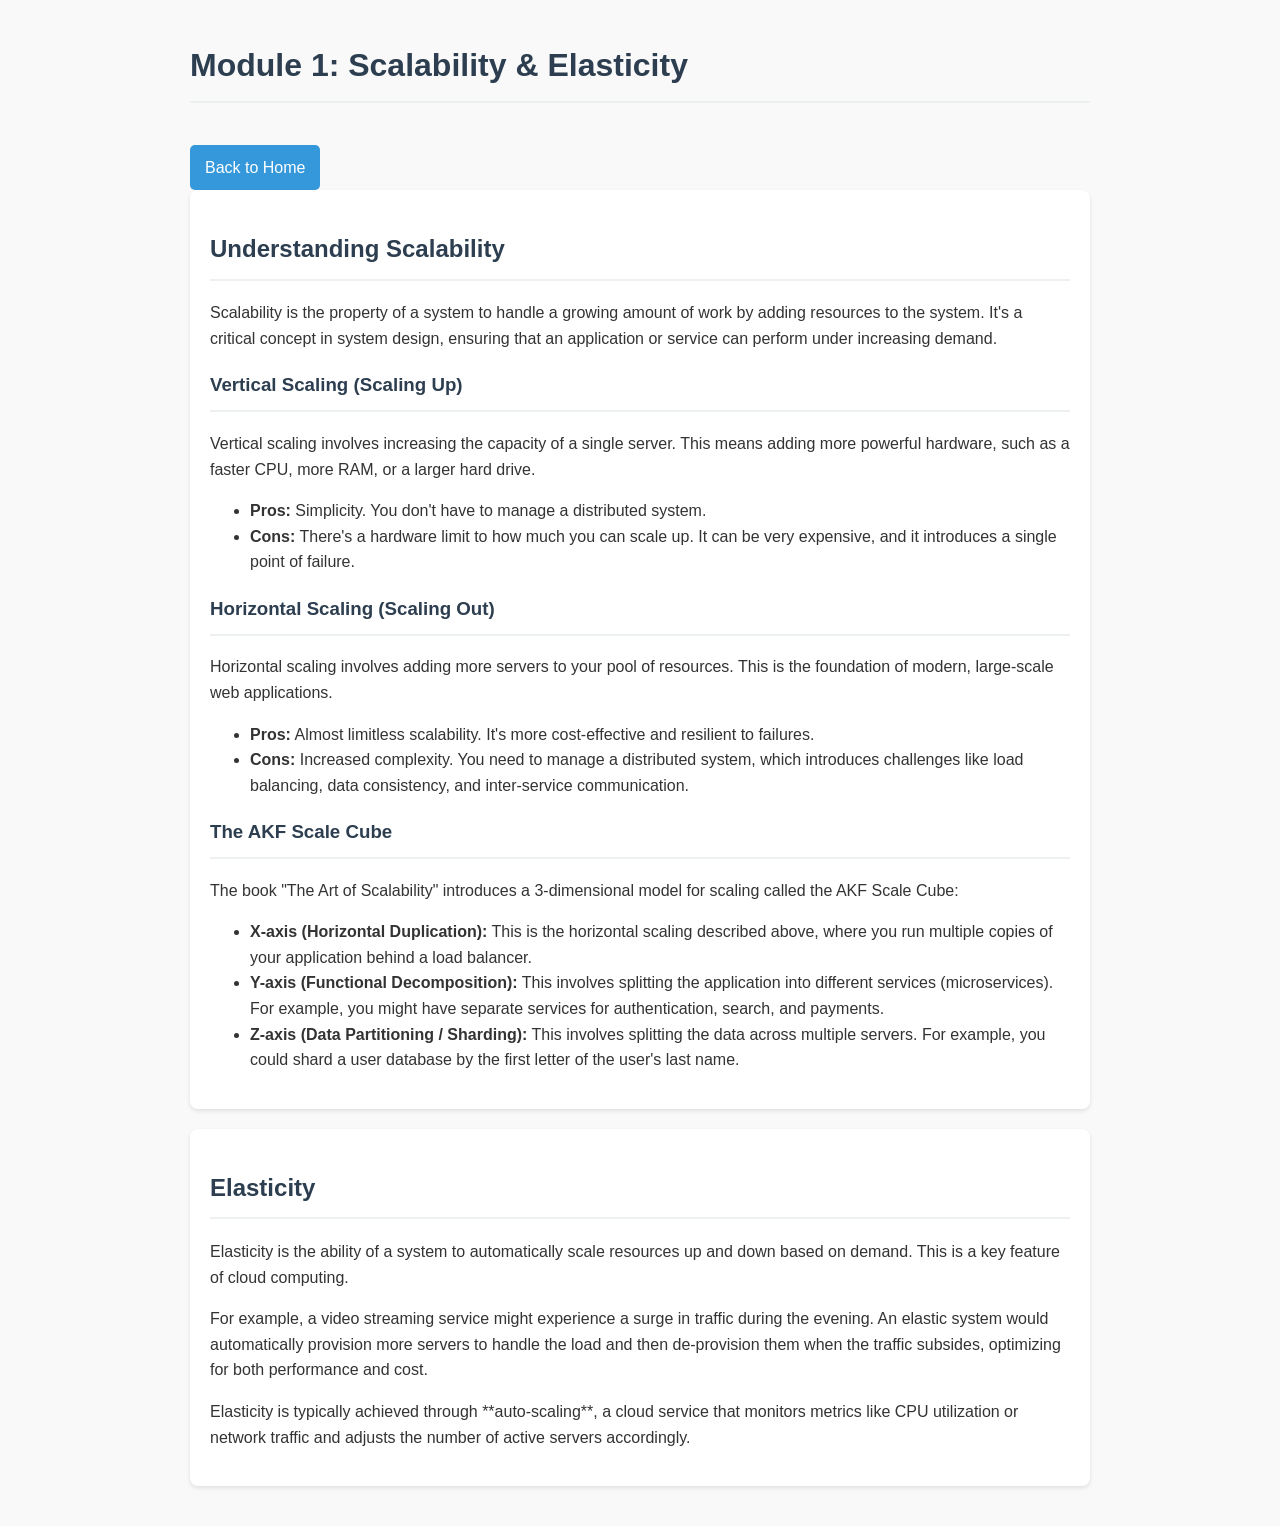
==== modules/01-scalability.html @ abccb014 "feat: Create 10 in-depth system design modules" ====
<!DOCTYPE html>
<html lang="en">
<head>
    <meta charset="UTF-8">
    <meta name="viewport" content="width=device-width, initial-scale=1.0">
    <title>Module 1: Scalability & Elasticity</title>
    <link rel="stylesheet" href="../styles.css">
</head>
<body>
    <header>
        <h1>Module 1: Scalability & Elasticity</h1>
        <a href="../index.html">Back to Home</a>
    </header>

    <div class="section">
        <h2>Understanding Scalability</h2>
        <p>Scalability is the property of a system to handle a growing amount of work by adding resources to the system. It's a critical concept in system design, ensuring that an application or service can perform under increasing demand.</p>

        <h3>Vertical Scaling (Scaling Up)</h3>
        <p>Vertical scaling involves increasing the capacity of a single server. This means adding more powerful hardware, such as a faster CPU, more RAM, or a larger hard drive.</p>
        <ul>
            <li><strong>Pros:</strong> Simplicity. You don't have to manage a distributed system.</li>
            <li><strong>Cons:</strong> There's a hardware limit to how much you can scale up. It can be very expensive, and it introduces a single point of failure.</li>
        </ul>

        <h3>Horizontal Scaling (Scaling Out)</h3>
        <p>Horizontal scaling involves adding more servers to your pool of resources. This is the foundation of modern, large-scale web applications.</p>
        <ul>
            <li><strong>Pros:</strong> Almost limitless scalability. It's more cost-effective and resilient to failures.</li>
            <li><strong>Cons:</strong> Increased complexity. You need to manage a distributed system, which introduces challenges like load balancing, data consistency, and inter-service communication.</li>
        </ul>

        <h3>The AKF Scale Cube</h3>
        <p>The book "The Art of Scalability" introduces a 3-dimensional model for scaling called the AKF Scale Cube:</p>
        <ul>
            <li><strong>X-axis (Horizontal Duplication):</strong> This is the horizontal scaling described above, where you run multiple copies of your application behind a load balancer.</li>
            <li><strong>Y-axis (Functional Decomposition):</strong> This involves splitting the application into different services (microservices). For example, you might have separate services for authentication, search, and payments.</li>
            <li><strong>Z-axis (Data Partitioning / Sharding):</strong> This involves splitting the data across multiple servers. For example, you could shard a user database by the first letter of the user's last name.</li>
        </ul>
    </div>

    <div class="section">
        <h2>Elasticity</h2>
        <p>Elasticity is the ability of a system to automatically scale resources up and down based on demand. This is a key feature of cloud computing.</p>
        <p>For example, a video streaming service might experience a surge in traffic during the evening. An elastic system would automatically provision more servers to handle the load and then de-provision them when the traffic subsides, optimizing for both performance and cost.</p>
        <p>Elasticity is typically achieved through **auto-scaling**, a cloud service that monitors metrics like CPU utilization or network traffic and adjusts the number of active servers accordingly.</p>
    </div>

</body>
</html>
---- styles.css ----
body {
    font-family: -apple-system, BlinkMacSystemFont, "Segoe UI", Roboto, Helvetica, Arial, sans-serif;
    line-height: 1.6;
    color: #333;
    max-width: 900px;
    margin: 40px auto;
    padding: 0 20px;
    background-color: #f9f9f9;
}

h1, h2, h3 {
    color: #2c3e50;
    border-bottom: 2px solid #ecf0f1;
    padding-bottom: 10px;
}

a {
    color: #3498db;
    text-decoration: none;
}

a:hover {
    text-decoration: underline;
}

.section {
    background: #fff;
    padding: 20px;
    margin-bottom: 20px;
    border-radius: 8px;
    box-shadow: 0 2px 4px rgba(0,0,0,0.1);
}

.book-list li, .module-list li {
    margin-bottom: 10px;
}

.footer {
    text-align: center;
    margin-top: 40px;
    color: #7f8c8d;
}

header a {
    display: inline-block;
    margin-top: 20px;
    background: #3498db;
    color: #fff;
    padding: 10px 15px;
    border-radius: 5px;
}

header a:hover {
    background: #2980b9;
    text-decoration: none;
}
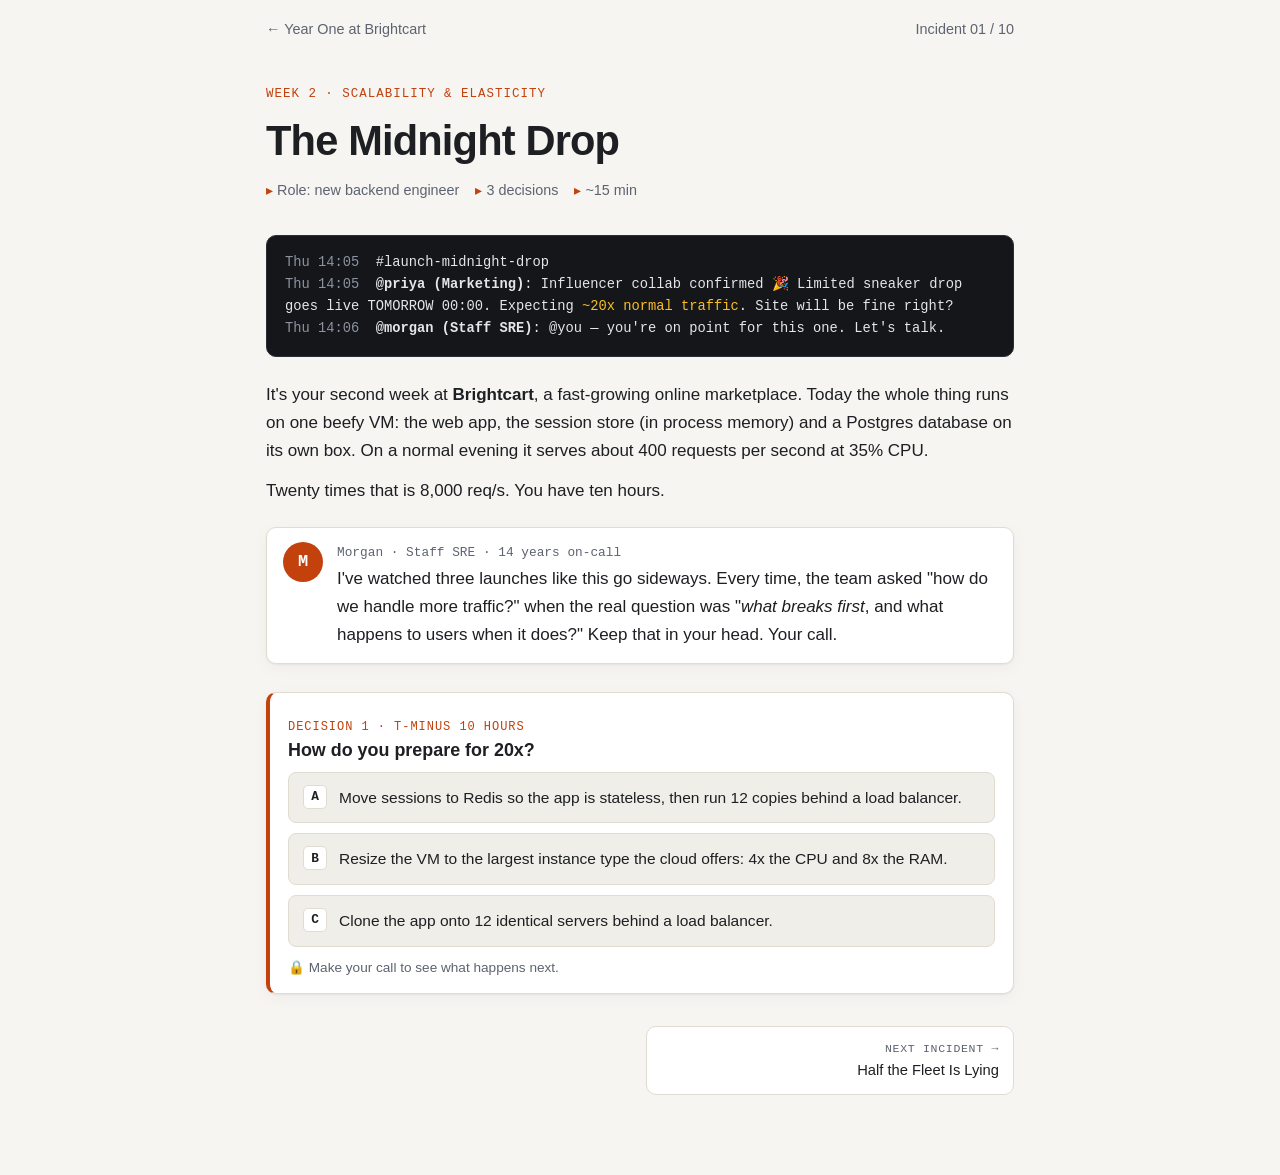
==== commit ee092f09: "feat: Rebuild modules as interactive incident campaign Replace the definition-and-bullet-list format" ====
--- a/modules/01-scalability.html
+++ b/modules/01-scalability.html
@@ -3,48 +3,259 @@
 <head>
     <meta charset="UTF-8">
     <meta name="viewport" content="width=device-width, initial-scale=1.0">
-    <title>Module 1: Scalability & Elasticity</title>
+    <title>01 · The Midnight Drop — Scalability & Elasticity</title>
+    <meta name="description" content="Incident 01: a flash sale is coming and marketing promises 20x traffic. Learn vertical vs horizontal scaling, the AKF cube, autoscaling, admission control and hot partitions by living through it.">
     <link rel="stylesheet" href="../styles.css">
+    <script>document.documentElement.classList.add('js')</script>
+    <script defer src="../assets/engine.js"></script>
 </head>
-<body>
-    <header>
-        <h1>Module 1: Scalability & Elasticity</h1>
-        <a href="../index.html">Back to Home</a>
+<body data-module="01">
+<div class="wrap">
+
+    <nav class="topbar"><a href="../index.html">← Year One at Brightcart</a><span>Incident 01 / 10</span></nav>
+
+    <header class="mod-header">
+        <p class="kicker">Week 2 · Scalability & Elasticity</p>
+        <h1>The Midnight Drop</h1>
+        <ul class="meta">
+            <li>Role: new backend engineer</li>
+            <li>3 decisions</li>
+            <li>~15 min</li>
+        </ul>
     </header>
 
-    <div class="section">
-        <h2>Understanding Scalability</h2>
-        <p>Scalability is the property of a system to handle a growing amount of work by adding resources to the system. It's a critical concept in system design, ensuring that an application or service can perform under increasing demand.</p>
-
-        <h3>Vertical Scaling (Scaling Up)</h3>
-        <p>Vertical scaling involves increasing the capacity of a single server. This means adding more powerful hardware, such as a faster CPU, more RAM, or a larger hard drive.</p>
-        <ul>
-            <li><strong>Pros:</strong> Simplicity. You don't have to manage a distributed system.</li>
-            <li><strong>Cons:</strong> There's a hardware limit to how much you can scale up. It can be very expensive, and it introduces a single point of failure.</li>
-        </ul>
-
-        <h3>Horizontal Scaling (Scaling Out)</h3>
-        <p>Horizontal scaling involves adding more servers to your pool of resources. This is the foundation of modern, large-scale web applications.</p>
-        <ul>
-            <li><strong>Pros:</strong> Almost limitless scalability. It's more cost-effective and resilient to failures.</li>
-            <li><strong>Cons:</strong> Increased complexity. You need to manage a distributed system, which introduces challenges like load balancing, data consistency, and inter-service communication.</li>
-        </ul>
-
-        <h3>The AKF Scale Cube</h3>
-        <p>The book "The Art of Scalability" introduces a 3-dimensional model for scaling called the AKF Scale Cube:</p>
-        <ul>
-            <li><strong>X-axis (Horizontal Duplication):</strong> This is the horizontal scaling described above, where you run multiple copies of your application behind a load balancer.</li>
-            <li><strong>Y-axis (Functional Decomposition):</strong> This involves splitting the application into different services (microservices). For example, you might have separate services for authentication, search, and payments.</li>
-            <li><strong>Z-axis (Data Partitioning / Sharding):</strong> This involves splitting the data across multiple servers. For example, you could shard a user database by the first letter of the user's last name.</li>
-        </ul>
-    </div>
-
-    <div class="section">
-        <h2>Elasticity</h2>
-        <p>Elasticity is the ability of a system to automatically scale resources up and down based on demand. This is a key feature of cloud computing.</p>
-        <p>For example, a video streaming service might experience a surge in traffic during the evening. An elastic system would automatically provision more servers to handle the load and then de-provision them when the traffic subsides, optimizing for both performance and cost.</p>
-        <p>Elasticity is typically achieved through **auto-scaling**, a cloud service that monitors metrics like CPU utilization or network traffic and adjusts the number of active servers accordingly.</p>
-    </div>
-
+    <div class="pager">
+<div class="line"><span class="ts">Thu 14:05</span>  #launch-midnight-drop</div>
+<div class="line"><span class="ts">Thu 14:05</span>  <b>@priya (Marketing)</b>: Influencer collab confirmed 🎉 Limited sneaker drop goes live TOMORROW 00:00. Expecting <span class="warn">~20x normal traffic</span>. Site will be fine right?</div>
+<div class="line"><span class="ts">Thu 14:06</span>  <b>@morgan (Staff SRE)</b>: @you — you're on point for this one. Let's talk.</div>
+    </div>
+
+    <p>It's your second week at <strong>Brightcart</strong>, a fast-growing online marketplace. Today the whole thing runs on one beefy VM: the web app, the session store (in process memory) and a Postgres database on its own box. On a normal evening it serves about 400 requests per second at 35% CPU.</p>
+    <p>Twenty times that is 8,000 req/s. You have ten hours.</p>
+
+    <aside class="mentor">
+        <div class="avatar">M</div>
+        <div>
+            <p class="who">Morgan · Staff SRE · 14 years on-call</p>
+            <p>I've watched three launches like this go sideways. Every time, the team asked "how do we handle more traffic?" when the real question was "<em>what breaks first</em>, and what happens to users when it does?" Keep that in your head. Your call.</p>
+        </div>
+    </aside>
+
+    <div class="decision" data-id="d1">
+        <span class="label">Decision 1 · T-minus 10 hours</span>
+        <h3>How do you prepare for 20x?</h3>
+        <div class="choice" data-verdict="bad">
+            <button type="button">Resize the VM to the largest instance type the cloud offers: 4x the CPU and 8x the RAM.</button>
+            <div class="outcome" hidden>
+                <p>The resize needs a reboot, so you take a 6-minute outage at 16:00. Fine. At 00:00:04 the traffic arrives and you're at 100% CPU within seconds. A machine 4x bigger buys about 4x the capacity, and you needed 20x. Worse, one box means one failure domain: when it falls over, <em>everything</em> falls over.</p>
+                <p>That's vertical scaling. It's simple and often the right first move, but it has a hard ceiling and makes the box a single point of failure.</p>
+            </div>
+        </div>
+        <div class="choice" data-verdict="ok">
+            <button type="button">Clone the app onto 12 identical servers behind a load balancer.</button>
+            <div class="outcome" hidden>
+                <p>Capacity looks great on paper. But sessions live in each server's memory, so when the load balancer sends a user's next request to a different server, they're suddenly logged out with an empty cart. Support gets 900 tickets that say "my cart disappeared at checkout."</p>
+                <p>Horizontal scaling only works when the tier is <strong>stateless</strong>. You scaled out without moving the state out first.</p>
+            </div>
+        </div>
+        <div class="choice" data-verdict="good">
+            <button type="button">Move sessions to Redis so the app is stateless, then run 12 copies behind a load balancer.</button>
+            <div class="outcome" hidden>
+                <p>Exactly the order a veteran would take: first make the tier stateless, <em>then</em> duplicate it. Any server can now handle any request, so adding servers adds capacity, and losing one costs you 1/12th of capacity instead of the whole site.</p>
+                <p>Morgan nods: "Good. Now the app tier isn't the thing that breaks first. So what is?"</p>
+            </div>
+        </div>
+    </div>
+
+    <div class="gated" data-after="d1">
+        <p>Whatever happened earlier, by 23:30 you have 12 stateless app servers behind a load balancer with sessions in Redis. Autoscaling is on: add instances when average CPU passes 70%. A new instance takes about 4 minutes to boot and warm up.</p>
+
+        <div class="pager">
+<div class="line"><span class="ts">00:00:03</span>  requests/s   <span class="err">16,800</span>  (normal: 400)</div>
+<div class="line"><span class="ts">00:00:41</span>  app-cpu-avg  <span class="err">97%</span>   autoscaler: launching +12 instances (ETA 4m)</div>
+<div class="line"><span class="ts">00:01:10</span>  postgres     <span class="err">connections 498/500</span>   p99 query 9.4s</div>
+<div class="line"><span class="ts">00:01:12</span>  <span class="sev">SEV1</span> checkout error rate 31%</div>
+        </div>
+
+        <p>It's <strong>42x</strong>, not 20x. The influencer posted early and bots joined in. Checkout is failing for a third of users, and the database is drowning.</p>
+
+        <div class="decision" data-id="d2">
+            <span class="label">Decision 2 · 00:01:15</span>
+            <h3>What do you do right now?</h3>
+            <div class="choice" data-verdict="bad">
+                <button type="button">Raise the Postgres connection limit from 500 to 3,000 so the new app servers can connect too.</button>
+                <div class="outcome" hidden>
+                    <p>Postgres runs one OS process per connection. At 3,000 connections it spends its time context-switching and fighting over locks instead of running queries. Throughput <em>drops</em>. Then the 12 new app servers come online and open even more connections. The database stops responding entirely at 00:04.</p>
+                    <p>More concurrency against a saturated resource makes it slower, not faster. Scaling the stateless tier just moved the bottleneck down a layer.</p>
+                </div>
+            </div>
+            <div class="choice" data-verdict="ok">
+                <button type="button">Wait. The autoscaler is already adding 12 more instances.</button>
+                <div class="outcome" hidden>
+                    <p>Autoscaling is <em>reactive</em>. It saw the spike 40 seconds in and needs 4 more minutes. Meanwhile overloaded servers start failing their health checks, the load balancer pulls them out, and the survivors get even more traffic. By the time the reinforcements arrive, the bottleneck is the database, which autoscaling doesn't touch. You survive, but 6 minutes of a third of checkouts failing makes the news.</p>
+                </div>
+            </div>
+            <div class="choice" data-verdict="good">
+                <button type="button">Turn on the virtual waiting room: admit about 3,000 shoppers a minute and give everyone else a queue position.</button>
+                <div class="outcome" hidden>
+                    <p>That's <strong>admission control</strong>: you can't create capacity in 60 seconds, but you can decide who gets the capacity you have. Error rate drops to 0.4% within a minute. Users see "You're #18,204 in line, about 6 min" instead of a spinning checkout, and the bots time out of the queue.</p>
+                    <p>Morgan: "A slow 'yes' is worth more than a fast 'error'. Shed load deliberately, or the system will shed it for you, at random."</p>
+                </div>
+            </div>
+        </div>
+    </div>
+
+    <div class="gated" data-after="d2">
+        <p>The drop sells out by 00:22. Next morning's postmortem notes that the <code>orders</code> table grew 9x overnight and the database is the obvious next bottleneck. The team agrees to <strong>shard</strong> orders across 8 Postgres instances. A teammate asks you to pick the shard key.</p>
+
+        <div class="decision" data-id="d3">
+            <span class="label">Decision 3 · The morning after</span>
+            <h3>How do you split the orders across 8 shards?</h3>
+            <div class="choice" data-verdict="bad">
+                <button type="button">By the first letter of the customer's last name: A–C on shard 1, D–F on shard 2, and so on.</button>
+                <div class="outcome" hidden>
+                    <p>Surnames aren't evenly distributed. In the US, the "S" shard holds about 10% of customers on its own, while "Q", "X" and "Z" barely register. You've built a <strong>hotspot</strong>: one shard melts while the others idle. Rebalancing means migrating live data across shards.</p>
+                    <p>Plenty of textbooks use this exact example. It's a classic anti-pattern.</p>
+                </div>
+            </div>
+            <div class="choice" data-verdict="bad">
+                <button type="button">By product ID, so all orders for one product live together and per-product reports are fast.</button>
+                <div class="outcome" hidden>
+                    <p>Next month's drop is a single product, so <em>100% of the writes go to one shard</em>. This is the <strong>hot partition</strong> problem (aka the celebrity problem). A shard key has to spread the writes during your <em>peak</em> traffic pattern, not your average one.</p>
+                </div>
+            </div>
+            <div class="choice" data-verdict="good">
+                <button type="button">By a hash of the customer ID. Per-product reports come from an async copy in the analytics warehouse.</button>
+                <div class="outcome" hidden>
+                    <p>A hash spreads customers evenly, and one customer's orders stay on one shard, so "my orders" is a single-shard query. The queries you gave up (cross-customer, per-product) move to a system built for them. That's the trade-off senior engineers make on purpose: pick the key for the hot path, and serve everything else asynchronously.</p>
+                    <p>Bonus: hash into many <em>virtual</em> partitions (say 1,024) mapped onto 8 servers, so adding a 9th server means moving partitions instead of rehashing everything.</p>
+                </div>
+            </div>
+        </div>
+    </div>
+
+    <div class="gated" data-after="d3">
+
+        <p class="section-tag">Debrief</p>
+        <h2>What you just learned</h2>
+        <p>Every concept below showed up in your night. That's the point: you'll remember the session that logged everyone out longer than a definition.</p>
+
+        <div class="card">
+            <h3>Vertical vs. horizontal scaling</h3>
+            <div class="table-wrap"><table>
+                <tr><th></th><th>Vertical (scale up)</th><th>Horizontal (scale out)</th></tr>
+                <tr><td>What</td><td>Bigger machine: more CPU and RAM</td><td>More machines behind a load balancer</td></tr>
+                <tr><td>Ceiling</td><td>Hard limit: the biggest box on the market</td><td>Practically unbounded</td></tr>
+                <tr><td>Failure</td><td>Single point of failure</td><td>Lose one node, lose 1/N of capacity</td></tr>
+                <tr><td>Cost of entry</td><td>Near zero. No code changes</td><td>The tier must be <strong>stateless</strong> first</td></tr>
+                <tr><td>When</td><td>Early on, and for databases (until you can't)</td><td>Web and app tiers, always. Data tiers once you outgrow one box</td></tr>
+            </table></div>
+        </div>
+
+        <div class="card">
+            <h3>The AKF Scale Cube: three ways to scale</h3>
+            <ul>
+                <li><strong>X-axis, duplication:</strong> run N copies of the same thing. <em>You did this with 12 stateless app servers.</em></li>
+                <li><strong>Y-axis, functional split:</strong> break the system up by function (checkout, search, catalog) so each part scales on its own. That's how microservices are born.</li>
+                <li><strong>Z-axis, data partitioning (sharding):</strong> split the <em>data</em> so each node owns a slice. <em>You did this with the orders table, and saw how much the key matters.</em></li>
+            </ul>
+            <p>From <em>The Art of Scalability</em> by Abbott &amp; Fisher.</p>
+        </div>
+
+        <div class="card">
+            <h3>Elasticity, and why autoscaling isn't magic</h3>
+            <p>Elasticity is adding and removing capacity automatically as demand changes. It saves money on quiet nights, but it's <strong>reactive</strong>: there's a lag to detect the spike plus a lag to boot and warm up instances. For spikes you can see coming:</p>
+            <ul>
+                <li><strong>Scheduled scaling:</strong> pre-warm to the expected peak 30 minutes <em>before</em> a known event.</li>
+                <li><strong>Warm pools:</strong> keep pre-booted instances ready so scaling takes seconds instead of minutes.</li>
+                <li><strong>Admission control / load shedding:</strong> a waiting room, rate limits, or dropping low-priority work. Your last line of defense.</li>
+                <li><strong>Know your bottleneck chain:</strong> app, then connection pool, then database. Scaling one layer moves the bottleneck down to the next.</li>
+            </ul>
+        </div>
+
+        <p class="section-tag">It happened for real</p>
+        <h2>Real postmortems</h2>
+
+        <article class="postmortem">
+            <div class="pm-head"><span>Niantic + Google Cloud · Pokémon GO launch</span><span class="dur">July 2016</span></div>
+            <div class="pm-body">
+                <p>The team planned for 1x player traffic, with a worst case of about 5x. Real traffic hit <strong>50x</strong> the original target. They survived by scaling horizontally on Google's container infrastructure in real time, including a mid-launch load balancer migration.</p>
+                <p class="lesson"><strong>Lesson:</strong> your "worst case" estimate is a guess. Design so that capacity can be <em>added</em>, rather than trying to predict it exactly.</p>
+                <p class="source">Source: <a href="https://cloud.google.com/blog/products/gcp/bringing-pokemon-go-to-life-on-google-cloud">Google Cloud: Bringing Pokémon GO to life</a></p>
+            </div>
+        </article>
+
+        <article class="postmortem">
+            <div class="pm-head"><span>Ticketmaster · Taylor Swift Eras Tour presale</span><span class="dur">Nov 2022</span></div>
+            <div class="pm-body">
+                <p>Ticketmaster reported 3.5 billion total system requests, <strong>4x its previous peak</strong>, driven by bots and by fans without presale codes. It estimated that about 15% of site interactions hit errors, and some fans lost tickets already in their carts. The general public sale was cancelled.</p>
+                <p class="lesson"><strong>Lesson:</strong> a waiting room only works if admission is strict and bots are filtered <em>before</em> they consume capacity. Demand from bots is still demand on your servers.</p>
+                <p class="source">Source: <a href="https://www.rollingstone.com/music/music-news/ticketmaster-cancels-general-on-sale-taylor-swift-the-eras-tour-1234632678/">Rolling Stone coverage of Ticketmaster's statement</a></p>
+            </div>
+        </article>
+
+        <article class="postmortem">
+            <div class="pm-head"><span>Slack · First workday of the year</span><span class="dur">Jan 4, 2021</span></div>
+            <div class="pm-body">
+                <p>Traffic returning after the holidays overloaded an AWS Transit Gateway. Packet loss made web servers wait on the network, so CPU <em>dropped</em> and the autoscaler <strong>scaled the web tier down</strong> in the middle of the incident. Then it swung to a massive scale-up, and the internal provisioning service hit its own limits (including the Linux open-files limit). Many new instances never finished provisioning.</p>
+                <p class="lesson"><strong>Lesson:</strong> autoscaling is a control loop fed by metrics, so when the metrics lie, it makes things worse. And the system that <em>adds</em> capacity needs capacity of its own.</p>
+                <p class="source">Source: <a href="https://slack.engineering/slacks-outage-on-january-4th-2021/">Slack Engineering: Slack's Outage on January 4th 2021</a></p>
+            </div>
+        </article>
+
+        <p class="section-tag">Field notes</p>
+        <h2>Morgan's rules of thumb</h2>
+        <ol class="rules">
+            <li>Make it stateless before you make it many.</li>
+            <li>Every layer you scale pushes the bottleneck to the next one. Know the whole chain: LB → app → pool → DB → disk.</li>
+            <li>Choose shard keys for your <em>peak</em> traffic pattern. Ask "what happens when one key goes viral?"</li>
+            <li>Autoscaling handles gradual change. Known spikes need pre-warming, and unknown spikes need load shedding.</li>
+            <li>A waiting room is a feature, not a failure. A queue position beats a 500 error.</li>
+        </ol>
+
+        <p class="section-tag">Your turn</p>
+        <h2>Design challenge</h2>
+        <div class="card">
+            <p><strong>Brightcart is launching in Japan.</strong> A partnership puts the app on the home screen of a TV shopping channel. Every time a product appears on air (about 40 times a night), traffic spikes 30x for exactly 90 seconds, then drops back to normal.</p>
+            <p>Design the scaling strategy. What does autoscaling do with a 90-second spike? What do you pre-warm? Where do you shed load?</p>
+        </div>
+        <details>
+            <summary>Hints</summary>
+            <ul>
+                <li>A 4-minute boot time is longer than the whole 90-second spike. Reactive scaling is useless here.</li>
+                <li>The broadcast schedule is known in advance. Use it.</li>
+                <li>What's cacheable? Product pages for the on-air item are identical for everyone.</li>
+            </ul>
+        </details>
+        <details>
+            <summary>What a strong answer covers</summary>
+            <ul>
+                <li>Scheduled scaling driven by the broadcast schedule (pre-warm before each segment, or hold peak capacity through the show block).</li>
+                <li>Pushing the on-air product page to a CDN or edge cache, so most of the spike never reaches origin.</li>
+                <li>Inventory reservation as the real bottleneck: a queue or token system for "add to cart" on the featured item.</li>
+                <li>Admission control as the safety net, plus a cost comparison of holding capacity for the 3-hour show versus autoscaling.</li>
+            </ul>
+        </details>
+
+        <p class="section-tag">Live drill</p>
+        <h2>Run it again with a real Game Master</h2>
+        <p>Paste this into Claude for an unscripted version where you can try <em>anything</em>:</p>
+        <div class="drill">
+            <pre id="drill">Act as Morgan, a Staff SRE with 14 years of on-call experience, running a live incident simulation for me. I'm the on-call engineer at an e-commerce company during a flash sale with 40x normal traffic. Narrate the incident in real time with pager alerts and metrics. Don't give me answers: ask what I'd do, then play out realistic consequences (including second-order effects) of my choices. Focus on: vertical vs horizontal scaling, statelessness, autoscaling lag, connection pools, load shedding, and shard keys. After the incident resolves, run a blameless postmortem and grade my decisions.</pre>
+            <button class="copy" type="button" data-copy="drill">Copy</button>
+        </div>
+
+        <div class="scoreboard">
+            <h3>Incident resolved</h3>
+            <p data-score></p>
+            <button type="button" data-reset>Replay this incident</button>
+        </div>
+    </div>
+
+    <nav class="modnav">
+        <a class="next" href="02-load-balancing.html"><small>Next incident →</small>Half the Fleet Is Lying</a>
+    </nav>
+
+</div>
 </body>
-</html>+</html>
--- a/styles.css
+++ b/styles.css
@@ -1,56 +1,463 @@
+/* System Design Field Training — shared styles */
+
+:root {
+    --bg: #f6f5f1;
+    --surface: #ffffff;
+    --surface-2: #f0eee8;
+    --text: #1d1f23;
+    --muted: #5d6370;
+    --border: #e0dcd2;
+    --link: #1d4ed8;
+    --accent: #c2410c;
+    --accent-bg: #fff1e8;
+    --good: #15803d;
+    --good-bg: #ecfdf3;
+    --ok: #a16207;
+    --ok-bg: #fef9e7;
+    --bad: #b91c1c;
+    --bad-bg: #fef2f2;
+    --pager-bg: #14161a;
+    --pager-text: #e3e6eb;
+    --pager-dim: #8b93a1;
+    --shadow: 0 1px 2px rgba(20, 20, 20, .05), 0 4px 16px rgba(20, 20, 20, .04);
+    --mono: ui-monospace, SFMono-Regular, Menlo, Consolas, "Liberation Mono", monospace;
+    --sans: -apple-system, BlinkMacSystemFont, "Segoe UI", Roboto, Helvetica, Arial, sans-serif;
+    color-scheme: light;
+}
+
+@media (prefers-color-scheme: dark) {
+    :root {
+        --bg: #0f1115;
+        --surface: #171a20;
+        --surface-2: #1f232b;
+        --text: #e7e9ee;
+        --muted: #9aa3b2;
+        --border: #2b303a;
+        --link: #8ab4ff;
+        --accent: #fb923c;
+        --accent-bg: rgba(251, 146, 60, .1);
+        --good: #4ade80;
+        --good-bg: rgba(74, 222, 128, .08);
+        --ok: #facc15;
+        --ok-bg: rgba(250, 204, 21, .08);
+        --bad: #f87171;
+        --bad-bg: rgba(248, 113, 113, .08);
+        --pager-bg: #0a0b0d;
+        --shadow: none;
+        color-scheme: dark;
+    }
+}
+
+* { box-sizing: border-box; }
+
 body {
-    font-family: -apple-system, BlinkMacSystemFont, "Segoe UI", Roboto, Helvetica, Arial, sans-serif;
+    margin: 0;
+    background: var(--bg);
+    color: var(--text);
+    font-family: var(--sans);
+    font-size: 17px;
+    line-height: 1.65;
+    -webkit-font-smoothing: antialiased;
+}
+
+.wrap {
+    max-width: 780px;
+    margin: 0 auto;
+    padding: 0 16px 80px;
+}
+
+a { color: var(--link); }
+a:hover { text-decoration-thickness: 2px; }
+
+h1, h2, h3 { line-height: 1.25; text-wrap: balance; }
+h2 { font-size: 1.45rem; margin: 2.6em 0 .6em; }
+h3 { font-size: 1.12rem; margin: 1.8em 0 .4em; }
+p { margin: .7em 0; }
+code { font-family: var(--mono); font-size: .88em; background: var(--surface-2); padding: .1em .35em; border-radius: 4px; }
+pre { font-family: var(--mono); font-size: .85rem; line-height: 1.5; background: var(--surface-2); padding: 14px 16px; border-radius: 8px; overflow-x: auto; }
+hr { border: 0; border-top: 1px solid var(--border); margin: 3em 0; }
+
+/* ---- Top bar ---- */
+.topbar {
+    display: flex;
+    justify-content: space-between;
+    align-items: center;
+    gap: 12px;
+    padding: 18px 0;
+    font-size: .9rem;
+    color: var(--muted);
+}
+.topbar a { color: var(--muted); text-decoration: none; }
+.topbar a:hover { color: var(--text); }
+
+/* ---- Headers ---- */
+.mod-header { padding: 24px 0 8px; }
+.kicker {
+    font-family: var(--mono);
+    font-size: .78rem;
+    letter-spacing: .08em;
+    text-transform: uppercase;
+    color: var(--accent);
+    margin: 0;
+}
+.mod-header h1 { font-size: clamp(1.9rem, 5vw, 2.6rem); margin: .25em 0 .3em; letter-spacing: -.02em; }
+.meta { display: flex; flex-wrap: wrap; gap: 6px 16px; color: var(--muted); font-size: .9rem; margin: 0; padding: 0; list-style: none; }
+.meta li::before { content: "\25B8\00a0"; color: var(--accent); }
+
+/* ---- Pager / terminal ---- */
+.pager {
+    background: var(--pager-bg);
+    color: var(--pager-text);
+    font-family: var(--mono);
+    font-size: .86rem;
     line-height: 1.6;
-    color: #333;
-    max-width: 900px;
-    margin: 40px auto;
-    padding: 0 20px;
-    background-color: #f9f9f9;
-}
-
-h1, h2, h3 {
-    color: #2c3e50;
-    border-bottom: 2px solid #ecf0f1;
-    padding-bottom: 10px;
-}
-
-a {
-    color: #3498db;
+    border-radius: 10px;
+    padding: 16px 18px;
+    margin: 24px 0;
+    overflow-x: auto;
+    border: 1px solid #2a2e36;
+}
+.pager .line { white-space: pre-wrap; }
+.pager .ts { color: var(--pager-dim); }
+.pager .sev {
+    display: inline-block;
+    background: #dc2626;
+    color: #fff;
+    font-weight: 700;
+    padding: 0 6px;
+    border-radius: 3px;
+    margin-right: 6px;
+    animation: blink 1.4s steps(1) 3;
+}
+.pager .warn { color: #fbbf24; }
+.pager .err { color: #f87171; }
+.pager .okc { color: #4ade80; }
+@keyframes blink { 50% { opacity: .35; } }
+@media (prefers-reduced-motion: reduce) { .pager .sev { animation: none; } }
+
+/* ---- Mentor ---- */
+.mentor {
+    display: grid;
+    grid-template-columns: 40px 1fr;
+    gap: 14px;
+    background: var(--surface);
+    border: 1px solid var(--border);
+    border-radius: 10px;
+    padding: 14px 16px;
+    margin: 22px 0;
+    box-shadow: var(--shadow);
+}
+.mentor .avatar {
+    width: 40px; height: 40px;
+    border-radius: 50%;
+    background: var(--accent);
+    color: #fff;
+    display: grid; place-items: center;
+    font-weight: 700;
+    font-family: var(--mono);
+}
+.mentor .who { font-size: .8rem; color: var(--muted); margin: 0 0 2px; font-family: var(--mono); }
+.mentor p:last-child { margin-bottom: 0; }
+.mentor p { margin-top: 0; }
+
+/* ---- Decisions ---- */
+.decision {
+    background: var(--surface);
+    border: 1px solid var(--border);
+    border-left: 4px solid var(--accent);
+    border-radius: 10px;
+    padding: 18px 18px 14px;
+    margin: 28px 0;
+    box-shadow: var(--shadow);
+}
+.decision h3 { margin: 0 0 .3em; }
+.decision .label {
+    font-family: var(--mono);
+    font-size: .75rem;
+    letter-spacing: .08em;
+    text-transform: uppercase;
+    color: var(--accent);
+}
+.choice { margin: 10px 0; }
+.choice > button:first-child {
+    display: flex;
+    gap: 12px;
+    align-items: flex-start;
+    width: 100%;
+    text-align: left;
+    font: inherit;
+    font-size: .97rem;
+    color: var(--text);
+    background: var(--surface-2);
+    border: 1px solid var(--border);
+    border-radius: 8px;
+    padding: 12px 14px;
+    cursor: pointer;
+    transition: border-color .15s, transform .05s;
+}
+.choice > button:first-child:hover:not(:disabled) { border-color: var(--accent); }
+.choice > button:first-child:active:not(:disabled) { transform: translateY(1px); }
+.choice > button:first-child:focus-visible { outline: 2px solid var(--link); outline-offset: 2px; }
+.choice > button:first-child:disabled { cursor: default; }
+.opt {
+    flex: none;
+    font-family: var(--mono);
+    font-weight: 700;
+    width: 24px; height: 24px;
+    border-radius: 5px;
+    display: grid; place-items: center;
+    background: var(--surface);
+    border: 1px solid var(--border);
+    font-size: .8rem;
+}
+.choice.other > button:first-child { opacity: .6; }
+.choice.chosen.v-good > button:first-child { border-color: var(--good); }
+.choice.chosen.v-ok > button:first-child { border-color: var(--ok); }
+.choice.chosen.v-bad > button:first-child { border-color: var(--bad); }
+.choice.chosen .opt { color: #fff; border: 0; }
+.choice.chosen.v-good .opt { background: var(--good); }
+.choice.chosen.v-ok .opt { background: var(--ok); }
+.choice.chosen.v-bad .opt { background: var(--bad); }
+
+.whatif {
+    font: inherit;
+    font-size: .82rem;
+    color: var(--link);
+    background: none;
+    border: 0;
+    padding: 4px 2px;
+    cursor: pointer;
+    text-decoration: underline;
+    text-underline-offset: 2px;
+}
+
+.outcome {
+    margin: 8px 0 4px;
+    padding: 12px 16px;
+    border-radius: 8px;
+    font-size: .95rem;
+}
+.outcome::before {
+    display: block;
+    font-family: var(--mono);
+    font-size: .78rem;
+    font-weight: 700;
+    letter-spacing: .04em;
+    text-transform: uppercase;
+    margin-bottom: 4px;
+}
+.v-good .outcome { background: var(--good-bg); border-left: 3px solid var(--good); }
+.v-ok .outcome { background: var(--ok-bg); border-left: 3px solid var(--ok); }
+.v-bad .outcome { background: var(--bad-bg); border-left: 3px solid var(--bad); }
+.v-good .outcome::before { content: "\2713  Good call"; color: var(--good); }
+.v-ok .outcome::before { content: "\25D0  Survivable \2014  at a cost"; color: var(--ok); }
+.v-bad .outcome::before { content: "\2717  This made it worse"; color: var(--bad); }
+.outcome p:first-child { margin-top: 0; }
+.outcome p:last-child { margin-bottom: 0; }
+
+.js .decision:not(.answered)::after {
+    content: "\1F512  Make your call to see what happens next.";
+    display: block;
+    margin-top: 10px;
+    font-size: .85rem;
+    color: var(--muted);
+}
+.js .gated:not(.unlocked) { display: none; }
+.gated.unlocked { animation: rise .35s ease-out; }
+@keyframes rise { from { opacity: 0; transform: translateY(6px); } }
+@media (prefers-reduced-motion: reduce) { .gated.unlocked { animation: none; } }
+
+/* ---- Debrief ---- */
+.section-tag {
+    font-family: var(--mono);
+    font-size: .75rem;
+    letter-spacing: .08em;
+    text-transform: uppercase;
+    color: var(--muted);
+    margin: 3em 0 0;
+    padding-top: 1.4em;
+    border-top: 1px solid var(--border);
+}
+.section-tag + h2 { margin-top: .25em; }
+
+.card {
+    background: var(--surface);
+    border: 1px solid var(--border);
+    border-radius: 10px;
+    padding: 16px 18px;
+    margin: 16px 0;
+    box-shadow: var(--shadow);
+}
+.card h3 { margin-top: 0; }
+.card > :last-child { margin-bottom: 0; }
+
+.table-wrap { overflow-x: auto; margin: 16px 0; border: 1px solid var(--border); border-radius: 10px; background: var(--surface); }
+table { border-collapse: collapse; width: 100%; font-size: .9rem; }
+th, td { text-align: left; padding: 10px 12px; border-bottom: 1px solid var(--border); vertical-align: top; }
+th { background: var(--surface-2); font-weight: 600; white-space: nowrap; }
+tr:last-child td { border-bottom: 0; }
+
+/* ---- Postmortems ---- */
+.postmortem {
+    background: var(--surface);
+    border: 1px solid var(--border);
+    border-radius: 10px;
+    margin: 18px 0;
+    overflow: hidden;
+    box-shadow: var(--shadow);
+}
+.postmortem .pm-head {
+    display: flex;
+    flex-wrap: wrap;
+    justify-content: space-between;
+    gap: 4px 12px;
+    background: var(--pager-bg);
+    color: var(--pager-text);
+    font-family: var(--mono);
+    font-size: .8rem;
+    padding: 10px 16px;
+}
+.postmortem .pm-head .dur { color: #fbbf24; }
+.postmortem .pm-body { padding: 4px 18px 16px; }
+.postmortem h3 { margin-top: .8em; }
+.lesson {
+    background: var(--accent-bg);
+    border-radius: 8px;
+    padding: 10px 14px;
+    margin: 12px 0 8px;
+    font-size: .95rem;
+}
+.lesson strong { color: var(--accent); }
+.source { font-size: .82rem; color: var(--muted); margin-bottom: 0; }
+
+/* ---- Rules of thumb ---- */
+ol.rules { counter-reset: r; list-style: none; padding: 0; }
+ol.rules li {
+    counter-increment: r;
+    position: relative;
+    padding: 10px 0 10px 44px;
+    border-bottom: 1px dashed var(--border);
+}
+ol.rules li::before {
+    content: counter(r, decimal-leading-zero);
+    position: absolute;
+    left: 0; top: 10px;
+    font-family: var(--mono);
+    font-weight: 700;
+    color: var(--accent);
+}
+
+/* ---- Challenge & drill ---- */
+details {
+    background: var(--surface);
+    border: 1px solid var(--border);
+    border-radius: 10px;
+    padding: 12px 16px;
+    margin: 12px 0;
+}
+details summary { cursor: pointer; font-weight: 600; }
+details[open] summary { margin-bottom: 8px; }
+
+.drill { position: relative; }
+.drill pre { white-space: pre-wrap; padding-right: 80px; border: 1px solid var(--border); }
+.copy {
+    position: absolute;
+    top: 10px; right: 10px;
+    font: inherit;
+    font-size: .8rem;
+    background: var(--surface);
+    color: var(--text);
+    border: 1px solid var(--border);
+    border-radius: 6px;
+    padding: 4px 10px;
+    cursor: pointer;
+}
+.copy:hover { border-color: var(--accent); }
+
+/* ---- Scoreboard & nav ---- */
+.scoreboard {
+    background: var(--pager-bg);
+    color: var(--pager-text);
+    border-radius: 10px;
+    padding: 18px;
+    margin: 32px 0;
+}
+.scoreboard h3 { margin: 0 0 6px; font-family: var(--mono); font-size: .85rem; letter-spacing: .08em; text-transform: uppercase; color: #fbbf24; }
+.scoreboard [data-score] strong { font-family: var(--mono); font-size: 1.3rem; margin-right: 6px; }
+.scoreboard button {
+    margin-top: 10px;
+    font: inherit;
+    font-size: .85rem;
+    background: transparent;
+    color: var(--pager-text);
+    border: 1px solid #3a404c;
+    border-radius: 6px;
+    padding: 5px 12px;
+    cursor: pointer;
+}
+
+.modnav { display: grid; grid-template-columns: 1fr 1fr; gap: 12px; margin-top: 32px; }
+.modnav a {
+    display: block;
+    background: var(--surface);
+    border: 1px solid var(--border);
+    border-radius: 10px;
+    padding: 12px 14px;
     text-decoration: none;
-}
-
-a:hover {
-    text-decoration: underline;
-}
-
-.section {
-    background: #fff;
-    padding: 20px;
-    margin-bottom: 20px;
-    border-radius: 8px;
-    box-shadow: 0 2px 4px rgba(0,0,0,0.1);
-}
-
-.book-list li, .module-list li {
-    margin-bottom: 10px;
-}
-
-.footer {
-    text-align: center;
-    margin-top: 40px;
-    color: #7f8c8d;
-}
-
-header a {
-    display: inline-block;
-    margin-top: 20px;
-    background: #3498db;
-    color: #fff;
-    padding: 10px 15px;
-    border-radius: 5px;
-}
-
-header a:hover {
-    background: #2980b9;
+    color: var(--text);
+    font-size: .92rem;
+}
+.modnav a:hover { border-color: var(--accent); }
+.modnav small { display: block; color: var(--muted); font-family: var(--mono); font-size: .72rem; text-transform: uppercase; letter-spacing: .06em; }
+.modnav .next { text-align: right; grid-column: 2; }
+
+/* ---- Index ---- */
+.hero { padding: 40px 0 8px; }
+.hero h1 { font-size: clamp(2.1rem, 6vw, 3.1rem); letter-spacing: -.03em; margin: .2em 0 .3em; }
+.hero .lede { font-size: 1.12rem; color: var(--muted); max-width: 640px; }
+
+.loop { display: grid; grid-template-columns: repeat(auto-fit, minmax(140px, 1fr)); gap: 10px; margin: 18px 0; padding: 0; list-style: none; counter-reset: s; }
+.loop li { counter-increment: s; background: var(--surface); border: 1px solid var(--border); border-radius: 10px; padding: 12px; font-size: .88rem; }
+.loop li strong { display: block; }
+.loop li::before { content: counter(s); font-family: var(--mono); color: var(--accent); font-weight: 700; }
+
+.chapters { list-style: none; padding: 0; margin: 16px 0; position: relative; }
+.chapters li { margin: 0 0 10px; }
+.chapters a {
+    display: grid;
+    grid-template-columns: 74px 1fr auto;
+    gap: 4px 14px;
+    align-items: center;
+    background: var(--surface);
+    border: 1px solid var(--border);
+    border-radius: 10px;
+    padding: 14px 16px;
     text-decoration: none;
-}
+    color: var(--text);
+    box-shadow: var(--shadow);
+}
+.chapters a:hover { border-color: var(--accent); }
+.chapters .when { font-family: var(--mono); font-size: .75rem; color: var(--accent); text-transform: uppercase; letter-spacing: .05em; }
+.chapters .title { font-weight: 600; display: block; }
+.chapters .topic { font-size: .85rem; color: var(--muted); display: block; }
+.status {
+    font-family: var(--mono);
+    font-size: .72rem;
+    padding: 3px 8px;
+    border-radius: 99px;
+    border: 1px solid var(--border);
+    color: var(--muted);
+    white-space: nowrap;
+}
+.status.active { color: var(--ok); border-color: var(--ok); }
+.status.done { color: var(--good); border-color: var(--good); }
+
+@media (max-width: 560px) {
+    body { font-size: 16px; }
+    .chapters a { grid-template-columns: 1fr auto; }
+    .chapters .when { grid-column: 1 / -1; }
+    .modnav { grid-template-columns: 1fr; }
+    .modnav .next { grid-column: 1; }
+}
+
+.footer { text-align: center; color: var(--muted); font-size: .85rem; margin-top: 60px; }
